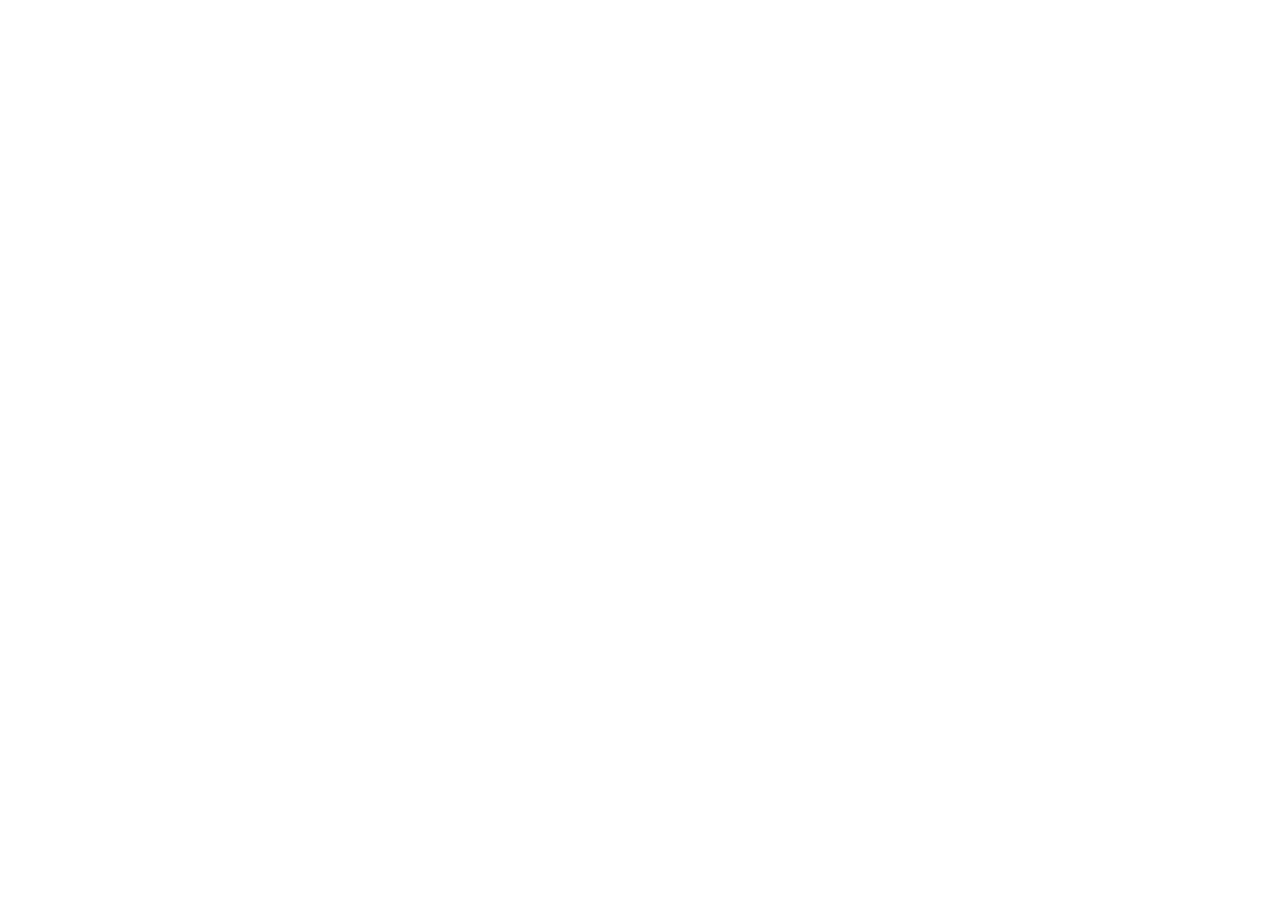
==== site/index.html @ 4a5ced86 "Initial commit: portfolio site Static Framer-based portfolio with custom DOM injector for content cu" ====
<!doctype html>
<html lang="en">
  <head>
    <meta charset="utf-8" />
    <meta name="viewport" content="width=device-width, initial-scale=1" />
    <title>Mayank</title>
    <link rel="stylesheet" href="/font.css" />
    <link rel="stylesheet" href="/styles.css" />
    <script>
      typeof document < "u" &&
        (window.process = {
          ...window.process,
          env: { ...window.process?.env, NODE_ENV: "production" },
        });
    </script>
    <link rel="modulepreload" fetchpriority="low" href="/content/sites/0dCDITzW0DmTXTOnH0Wtr/react.BIkpaFzZ.mjs" />
    <link rel="modulepreload" fetchpriority="low" href="/content/sites/0dCDITzW0DmTXTOnH0Wtr/rolldown-runtime.BRwTesTf.mjs" />
    <link rel="modulepreload" fetchpriority="low" href="/content/sites/0dCDITzW0DmTXTOnH0Wtr/runtime.CHLoPTp4.mjs" />
    <link rel="modulepreload" fetchpriority="low" href="/content/sites/0dCDITzW0DmTXTOnH0Wtr/motion.Bz_xtmWU.mjs" />
    <link rel="modulepreload" fetchpriority="low" href="/content/sites/0dCDITzW0DmTXTOnH0Wtr/fsmLVjENe_3INRkuJw6oW2wPagwrbw35dT59qfJ_aj4.BoikKJ-G.mjs" />
    <link rel="modulepreload" fetchpriority="low" href="/content/sites/0dCDITzW0DmTXTOnH0Wtr/shared-lib.CsKE0CTY.mjs" />
  </head>
  <body>
    <div id="main"></div>
    <script type="module" async data-mynk-bundle="main" fetchpriority="low" src="/content/sites/0dCDITzW0DmTXTOnH0Wtr/script_main.Cz7NEi37.mjs"></script>
    <script defer src="/projects-injector.js"></script>
  </body>
</html>
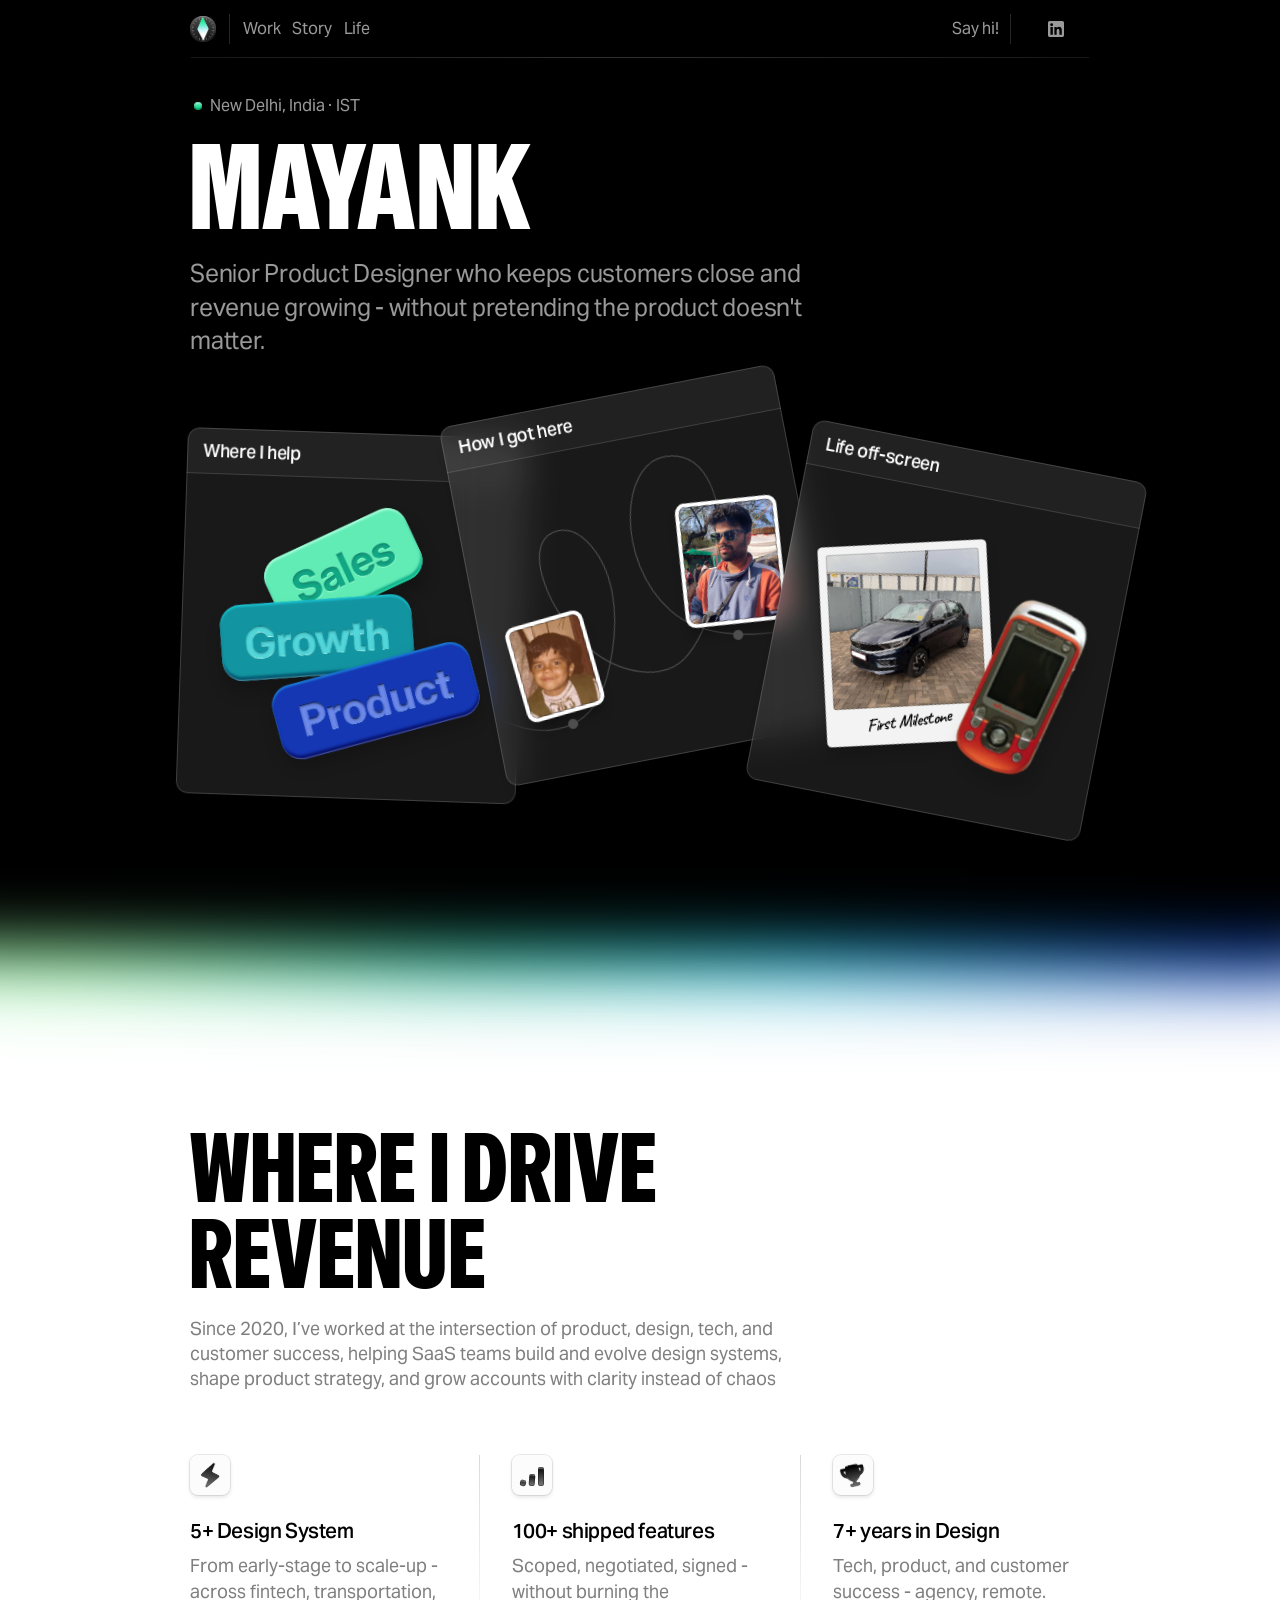
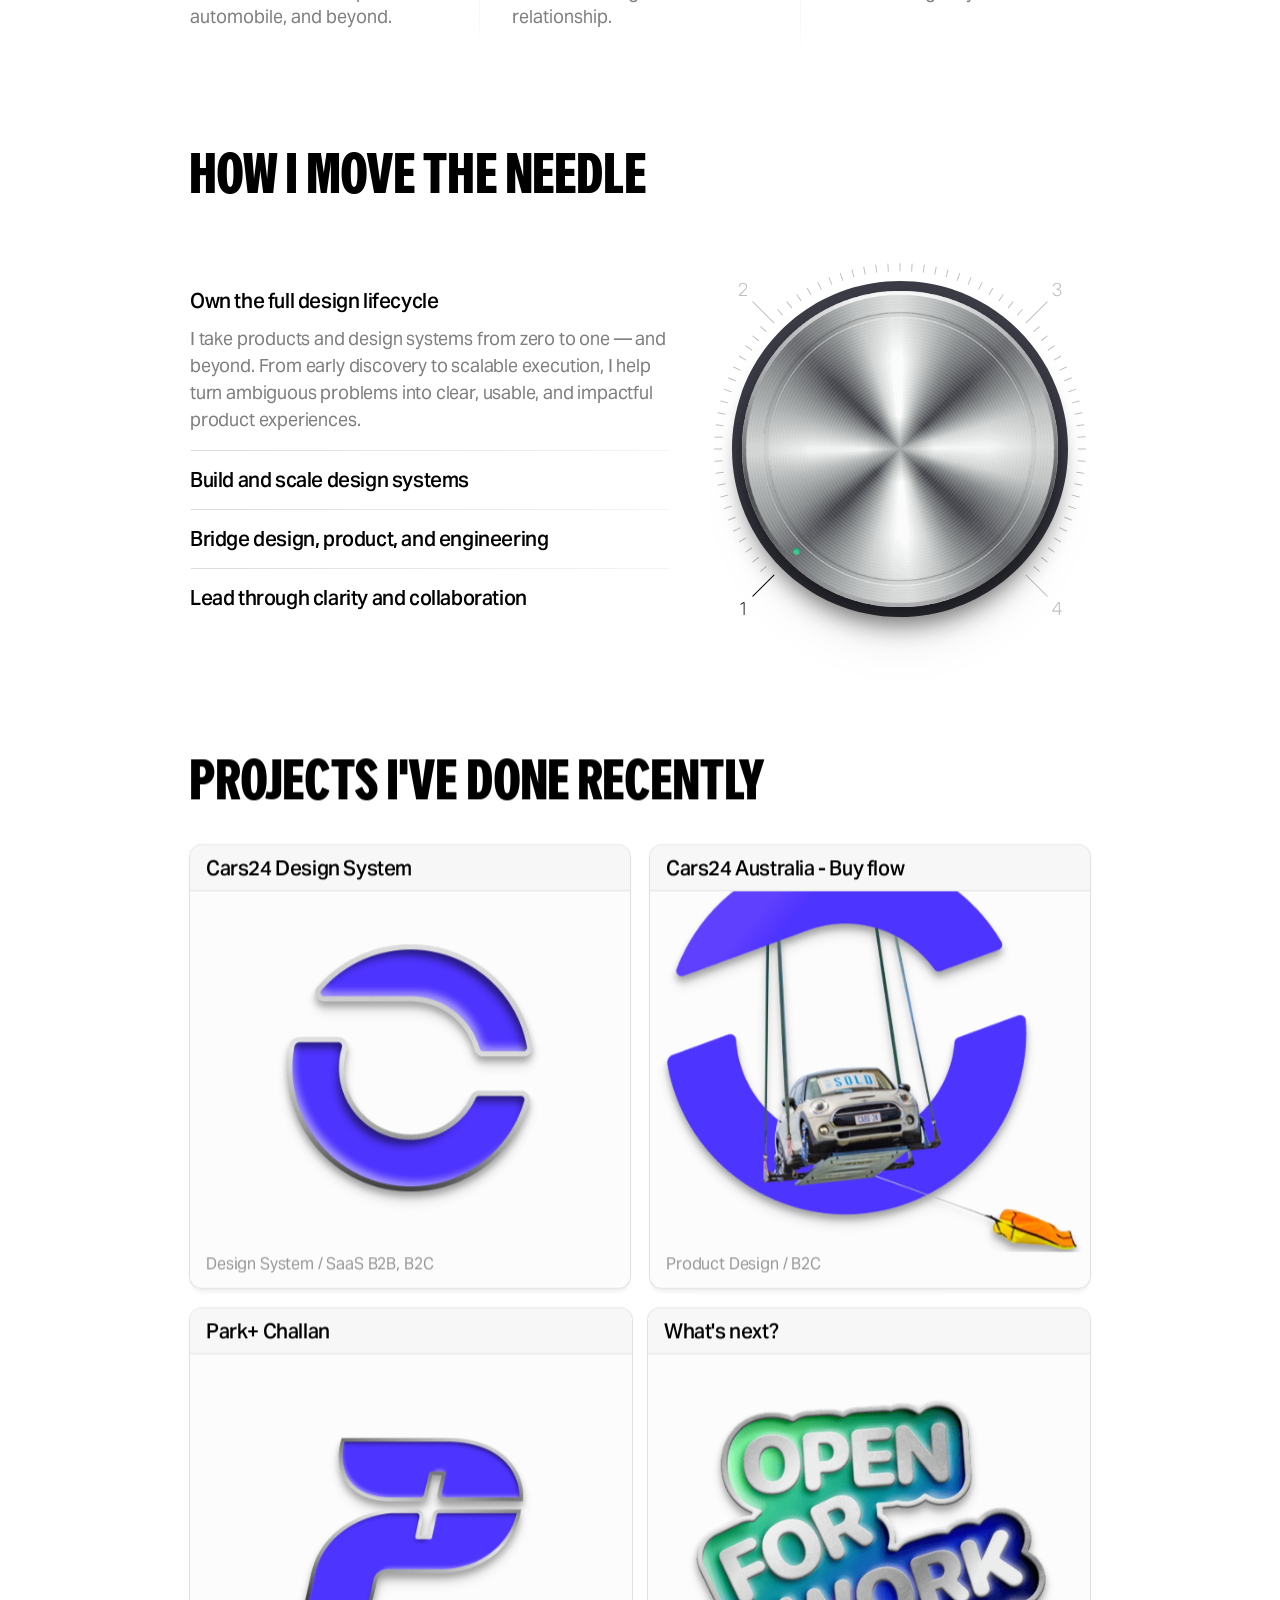
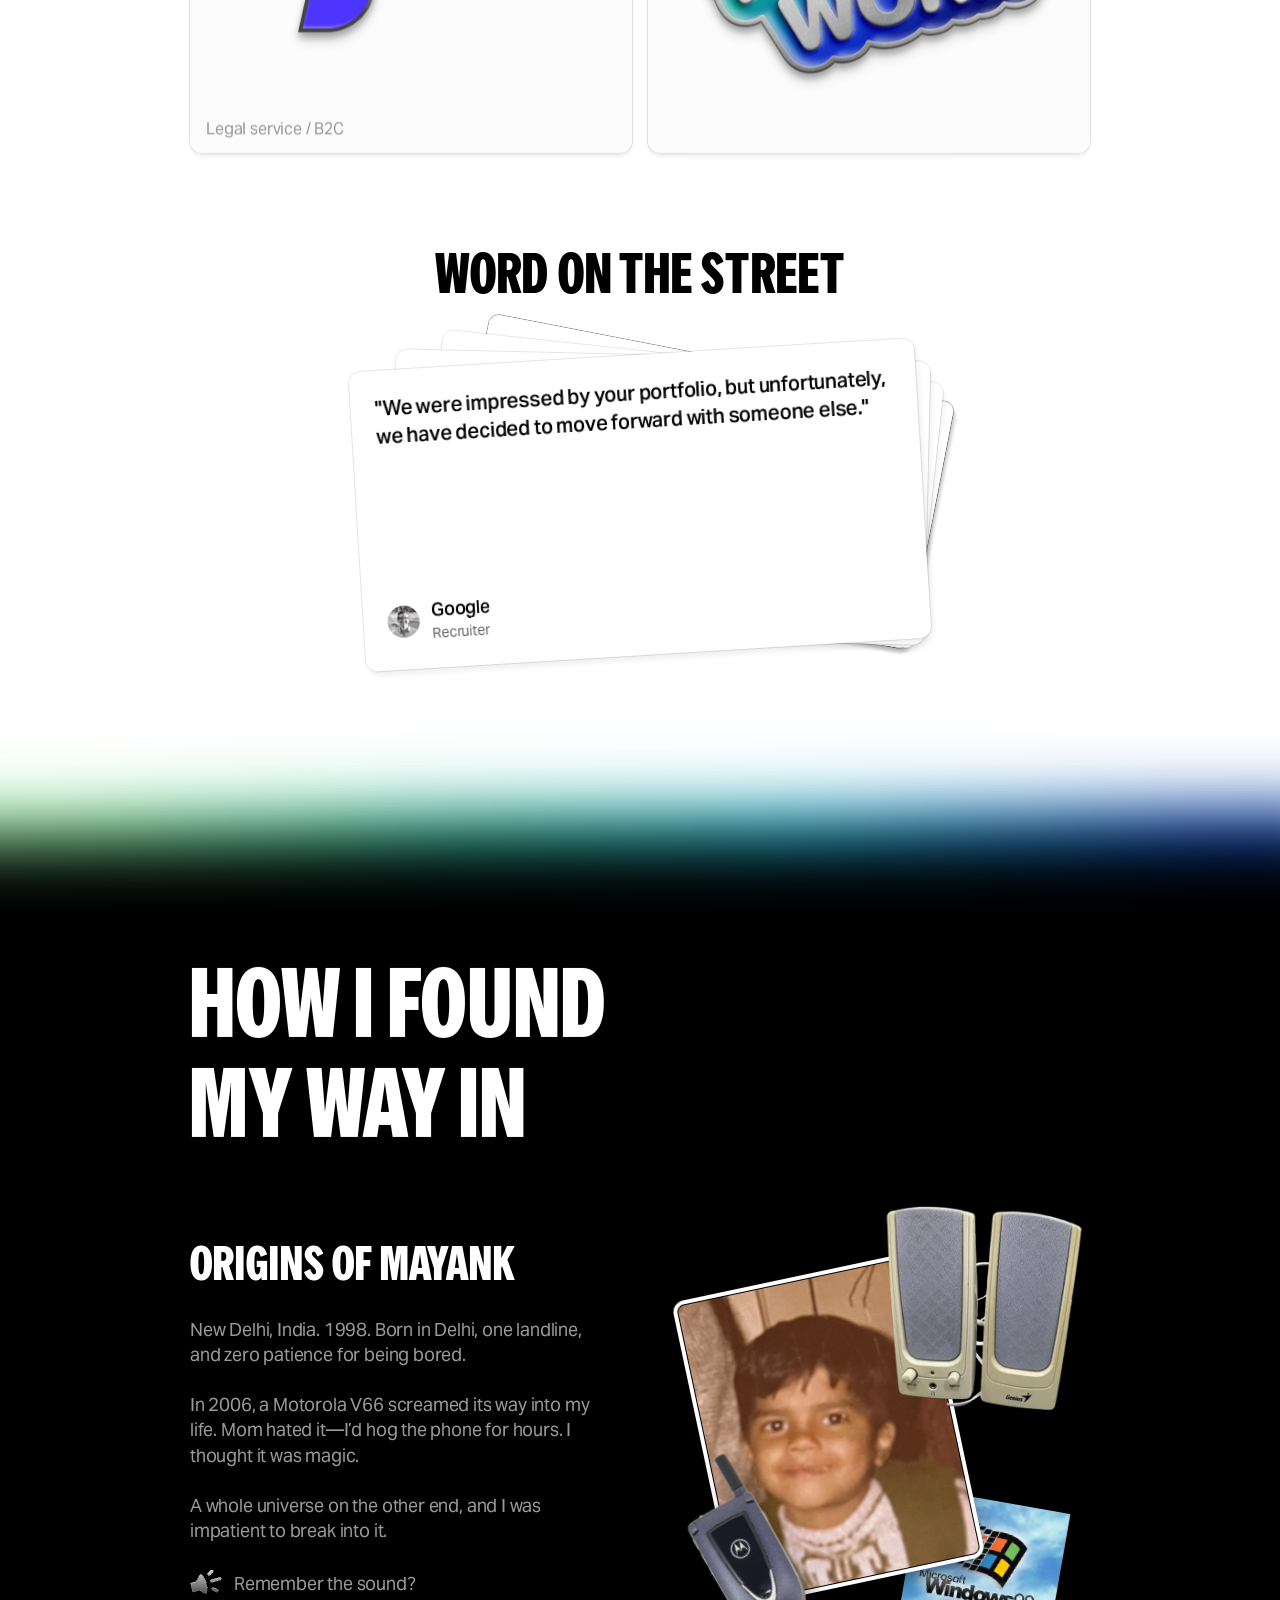
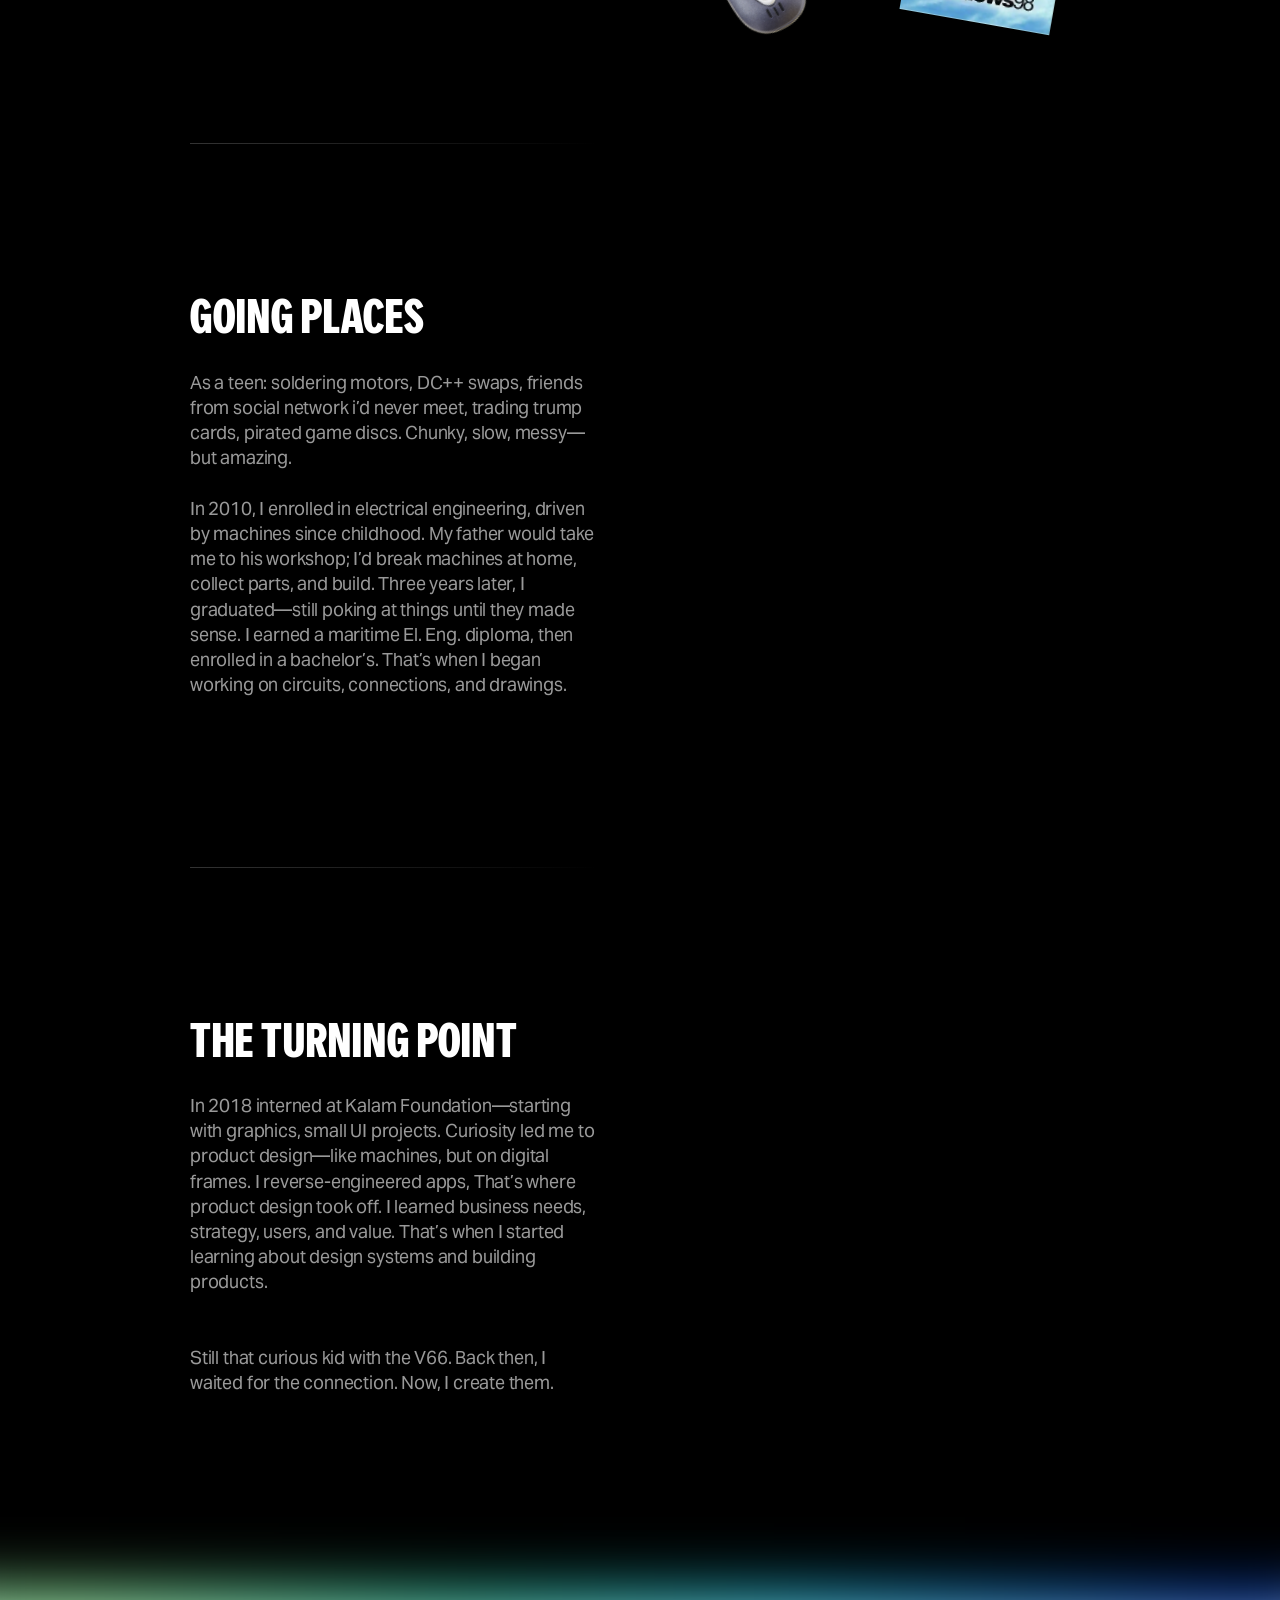
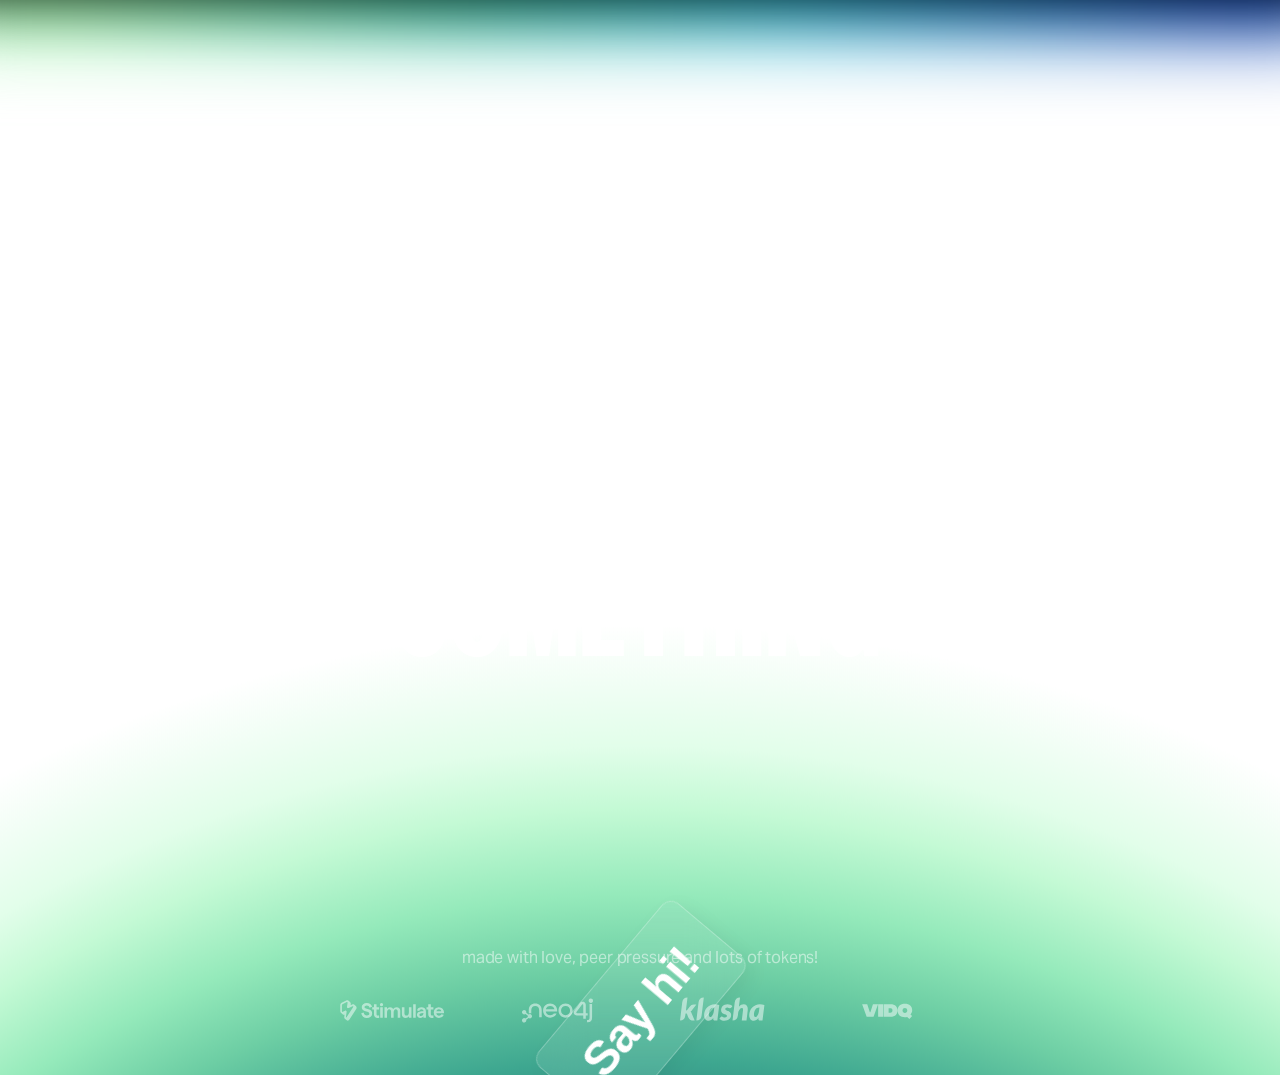
==== commit fc57f3fb: "Fix portfolio asset paths" ====
--- a/site/index.html
+++ b/site/index.html
@@ -4,8 +4,8 @@
     <meta charset="utf-8" />
     <meta name="viewport" content="width=device-width, initial-scale=1" />
     <title>Mayank</title>
-    <link rel="stylesheet" href="/font.css" />
-    <link rel="stylesheet" href="/styles.css" />
+    <link rel="stylesheet" href="font.css" />
+    <link rel="stylesheet" href="styles.css" />
     <script>
       typeof document < "u" &&
         (window.process = {
@@ -13,16 +13,16 @@
           env: { ...window.process?.env, NODE_ENV: "production" },
         });
     </script>
-    <link rel="modulepreload" fetchpriority="low" href="/content/sites/0dCDITzW0DmTXTOnH0Wtr/react.BIkpaFzZ.mjs" />
-    <link rel="modulepreload" fetchpriority="low" href="/content/sites/0dCDITzW0DmTXTOnH0Wtr/rolldown-runtime.BRwTesTf.mjs" />
-    <link rel="modulepreload" fetchpriority="low" href="/content/sites/0dCDITzW0DmTXTOnH0Wtr/runtime.CHLoPTp4.mjs" />
-    <link rel="modulepreload" fetchpriority="low" href="/content/sites/0dCDITzW0DmTXTOnH0Wtr/motion.Bz_xtmWU.mjs" />
-    <link rel="modulepreload" fetchpriority="low" href="/content/sites/0dCDITzW0DmTXTOnH0Wtr/fsmLVjENe_3INRkuJw6oW2wPagwrbw35dT59qfJ_aj4.BoikKJ-G.mjs" />
-    <link rel="modulepreload" fetchpriority="low" href="/content/sites/0dCDITzW0DmTXTOnH0Wtr/shared-lib.CsKE0CTY.mjs" />
+    <link rel="modulepreload" fetchpriority="low" href="content/sites/0dCDITzW0DmTXTOnH0Wtr/react.BIkpaFzZ.mjs" />
+    <link rel="modulepreload" fetchpriority="low" href="content/sites/0dCDITzW0DmTXTOnH0Wtr/rolldown-runtime.BRwTesTf.mjs" />
+    <link rel="modulepreload" fetchpriority="low" href="content/sites/0dCDITzW0DmTXTOnH0Wtr/runtime.CHLoPTp4.mjs" />
+    <link rel="modulepreload" fetchpriority="low" href="content/sites/0dCDITzW0DmTXTOnH0Wtr/motion.Bz_xtmWU.mjs" />
+    <link rel="modulepreload" fetchpriority="low" href="content/sites/0dCDITzW0DmTXTOnH0Wtr/fsmLVjENe_3INRkuJw6oW2wPagwrbw35dT59qfJ_aj4.BoikKJ-G.mjs" />
+    <link rel="modulepreload" fetchpriority="low" href="content/sites/0dCDITzW0DmTXTOnH0Wtr/shared-lib.CsKE0CTY.mjs" />
   </head>
   <body>
     <div id="main"></div>
-    <script type="module" async data-mynk-bundle="main" fetchpriority="low" src="/content/sites/0dCDITzW0DmTXTOnH0Wtr/script_main.Cz7NEi37.mjs"></script>
-    <script defer src="/projects-injector.js"></script>
+    <script type="module" async data-mynk-bundle="main" fetchpriority="low" src="content/sites/0dCDITzW0DmTXTOnH0Wtr/script_main.Cz7NEi37.mjs"></script>
+    <script defer src="projects-injector.js"></script>
   </body>
 </html>
--- a/site/font.css
+++ b/site/font.css
@@ -0,0 +1,157 @@
+/* Font loading + font-specific overrides */
+
+@font-face {
+        font-family: "Caveat";
+        font-style: normal;
+        font-weight: 600;
+        src: url(content/font/Caveat-CyrillicExt.woff2) format("woff2");
+        unicode-range:
+          U+0460-052F, U+1C80-1C8A, U+20B4, U+2DE0-2DFF, U+A640-A69F,
+          U+FE2E-FE2F;
+      }
+@font-face {
+        font-family: "Caveat";
+        font-style: normal;
+        font-weight: 600;
+        src: url(content/font/Caveat-Cyrillic.woff2) format("woff2");
+        unicode-range: U+0301, U+0400-045F, U+0490-0491, U+04B0-04B1, U+2116;
+      }
+@font-face {
+        font-family: "Caveat";
+        font-style: normal;
+        font-weight: 600;
+        src: url(content/font/Caveat-LatinExt.woff2) format("woff2");
+        unicode-range:
+          U+0100-02BA, U+02BD-02C5, U+02C7-02CC, U+02CE-02D7, U+02DD-02FF,
+          U+0304, U+0308, U+0329, U+1D00-1DBF, U+1E00-1E9F, U+1EF2-1EFF, U+2020,
+          U+20A0-20AB, U+20AD-20C0, U+2113, U+2C60-2C7F, U+A720-A7FF;
+      }
+@font-face {
+        font-family: "Caveat";
+        font-style: normal;
+        font-weight: 600;
+        src: url(content/font/Caveat.woff2) format("woff2");
+        unicode-range:
+          U+0000-00FF, U+0131, U+0152-0153, U+02BB-02BC, U+02C6, U+02DA, U+02DC,
+          U+0304, U+0308, U+0329, U+2000-206F, U+20AC, U+2122, U+2191, U+2193,
+          U+2212, U+2215, U+FEFF, U+FFFD;
+      }
+@font-face {
+        font-family: "Inter";
+        src: url("content/assets/5vvr9Vy74if2I6bQbJvbw7SY1pQ.woff2");
+        font-display: swap;
+        font-style: normal;
+        font-weight: 400;
+        unicode-range:
+          U+0460-052F, U+1C80-1C88, U+20B4, U+2DE0-2DFF, U+A640-A69F,
+          U+FE2E-FE2F;
+      }
+@font-face {
+        font-family: "Inter";
+        src: url("content/assets/EOr0mi4hNtlgWNn9if640EZzXCo.woff2");
+        font-display: swap;
+        font-style: normal;
+        font-weight: 400;
+        unicode-range: U+0301, U+0400-045F, U+0490-0491, U+04B0-04B1, U+2116;
+      }
+@font-face {
+        font-family: "Inter";
+        src: url("content/assets/Y9k9QrlZAqio88Klkmbd8VoMQc.woff2");
+        font-display: swap;
+        font-style: normal;
+        font-weight: 400;
+        unicode-range: U+1F00-1FFF;
+      }
+@font-face {
+        font-family: "Inter";
+        src: url("content/assets/OYrD2tBIBPvoJXiIHnLoOXnY9M.woff2");
+        font-display: swap;
+        font-style: normal;
+        font-weight: 400;
+        unicode-range: U+0370-03FF;
+      }
+@font-face {
+        font-family: "Inter";
+        src: url("content/assets/JeYwfuaPfZHQhEG8U5gtPDZ7WQ.woff2");
+        font-display: swap;
+        font-style: normal;
+        font-weight: 400;
+        unicode-range:
+          U+0100-024F, U+0259, U+1E00-1EFF, U+2020, U+20A0-20AB, U+20AD-20CF,
+          U+2113, U+2C60-2C7F, U+A720-A7FF;
+      }
+@font-face {
+        font-family: "Inter";
+        src: url("content/assets/GrgcKwrN6d3Uz8EwcLHZxwEfC4.woff2");
+        font-display: swap;
+        font-style: normal;
+        font-weight: 400;
+        unicode-range:
+          U+0000-00FF, U+0131, U+0152-0153, U+02BB-02BC, U+02C6, U+02DA, U+02DC,
+          U+2000-206F, U+2070, U+2074-207E, U+2080-208E, U+20AC, U+2122, U+2191,
+          U+2193, U+2212, U+2215, U+FEFF, U+FFFD;
+      }
+@font-face {
+        font-family: "Inter";
+        src: url("content/assets/b6Y37FthZeALduNqHicBT6FutY.woff2");
+        font-display: swap;
+        font-style: normal;
+        font-weight: 400;
+        unicode-range:
+          U+0102-0103, U+0110-0111, U+0128-0129, U+0168-0169, U+01A0-01A1,
+          U+01AF-01B0, U+1EA0-1EF9, U+20AB;
+      }
+@font-face {
+        font-family: "Inter Placeholder";
+        src: local("Arial");
+        ascent-override: 89.79%;
+        descent-override: 22.36%;
+        line-gap-override: 0%;
+        size-adjust: 107.89%;
+      }
+@font-face {
+        font-family: "RevboxHeadline";
+        src: url("content/font/RevboxHeadline.woff2") format("woff2");
+        font-display: swap;
+        font-style: normal;
+        font-weight: 400;
+      }
+@font-face {
+        font-family: "RevboxHeadline";
+        src: url("content/font/RevboxHeadlineItalic.woff2") format("woff2");
+        font-display: swap;
+        font-style: italic;
+        font-weight: 400;
+      }
+@font-face {
+        font-family: "RevboxText";
+        src: url("content/font/RevboxTextRegular.woff2") format("woff2");
+        font-display: swap;
+        font-style: normal;
+        font-weight: 400;
+      }
+@font-face {
+        font-family: "RevboxText";
+        src: url("content/font/RevboxTextMedium.woff2") format("woff2");
+        font-display: swap;
+        font-style: normal;
+        font-weight: 500;
+      }
+@font-face {
+        font-family: "RevboxText";
+        src: url("content/font/RevboxTextMedium.woff2") format("woff2");
+        font-display: swap;
+        font-style: normal;
+        font-weight: 600;
+      }
+@font-face {
+        font-family: "RevboxText";
+        src: url("content/font/RevboxTextBold.woff2") format("woff2");
+        font-display: swap;
+        font-style: normal;
+        font-weight: 700;
+      }
+
+[style*="RevboxHeadline"] {
+        letter-spacing: 0.02em !important;
+      }
--- a/site/styles.css
+++ b/site/styles.css
@@ -0,0 +1,32 @@
+html,
+body,
+#main {
+  margin: 0;
+  padding: 0;
+  width: 100%;
+  min-height: 100%;
+}
+
+* {
+  box-sizing: border-box;
+}
+
+body {
+  -webkit-font-smoothing: antialiased;
+  -moz-osx-font-smoothing: grayscale;
+}
+
+/* ── Project overlay ── */
+.pj-overlay { position:fixed; inset:0; background:rgba(0,0,0,.55); z-index:9999; display:flex; align-items:flex-end; justify-content:center; opacity:0; transition:opacity .3s; }
+.pj-overlay.pj-visible { opacity:1; }
+.pj-panel  { background:#fff; width:100%; max-width:680px; max-height:90vh; overflow-y:auto; border-radius:16px 16px 0 0; padding:32px 28px 48px; position:relative; transform:translateY(40px); transition:transform .35s cubic-bezier(.34,1.3,.64,1); }
+.pj-overlay.pj-visible .pj-panel { transform:translateY(0); }
+.pj-close  { position:absolute; top:20px; right:20px; background:none; border:none; font-size:18px; cursor:pointer; color:rgba(0,0,0,.5); }
+.pj-cover  { width:100%; border-radius:10px; margin-bottom:24px; object-fit:cover; max-height:260px; }
+.pj-co     { font-family:"RevboxText",sans-serif; font-size:12px; letter-spacing:.06em; text-transform:uppercase; color:rgba(0,0,0,.45); margin:0 0 8px; }
+.pj-title  { font-family:"RevboxHeadline",sans-serif; font-size:28px; font-variation-settings:"wdth" 85,"wght" 700; letter-spacing:-.02em; margin:0 0 6px; color:rgb(7,6,7); }
+.pj-cat    { font-family:"RevboxText",sans-serif; font-size:13px; color:rgba(0,0,0,.5); margin:0 0 20px; }
+.pj-desc   { font-family:"RevboxText",sans-serif; font-size:15px; line-height:1.6; color:rgb(30,30,30); margin:0 0 24px; }
+.pj-scope-head { font-family:"RevboxText",sans-serif; font-size:11px; letter-spacing:.06em; text-transform:uppercase; color:rgba(0,0,0,.4); margin:0 0 10px; }
+.pj-scope  { margin:0; padding-left:18px; }
+.pj-scope li { font-family:"RevboxText",sans-serif; font-size:14px; line-height:1.7; color:rgb(40,40,40); }
